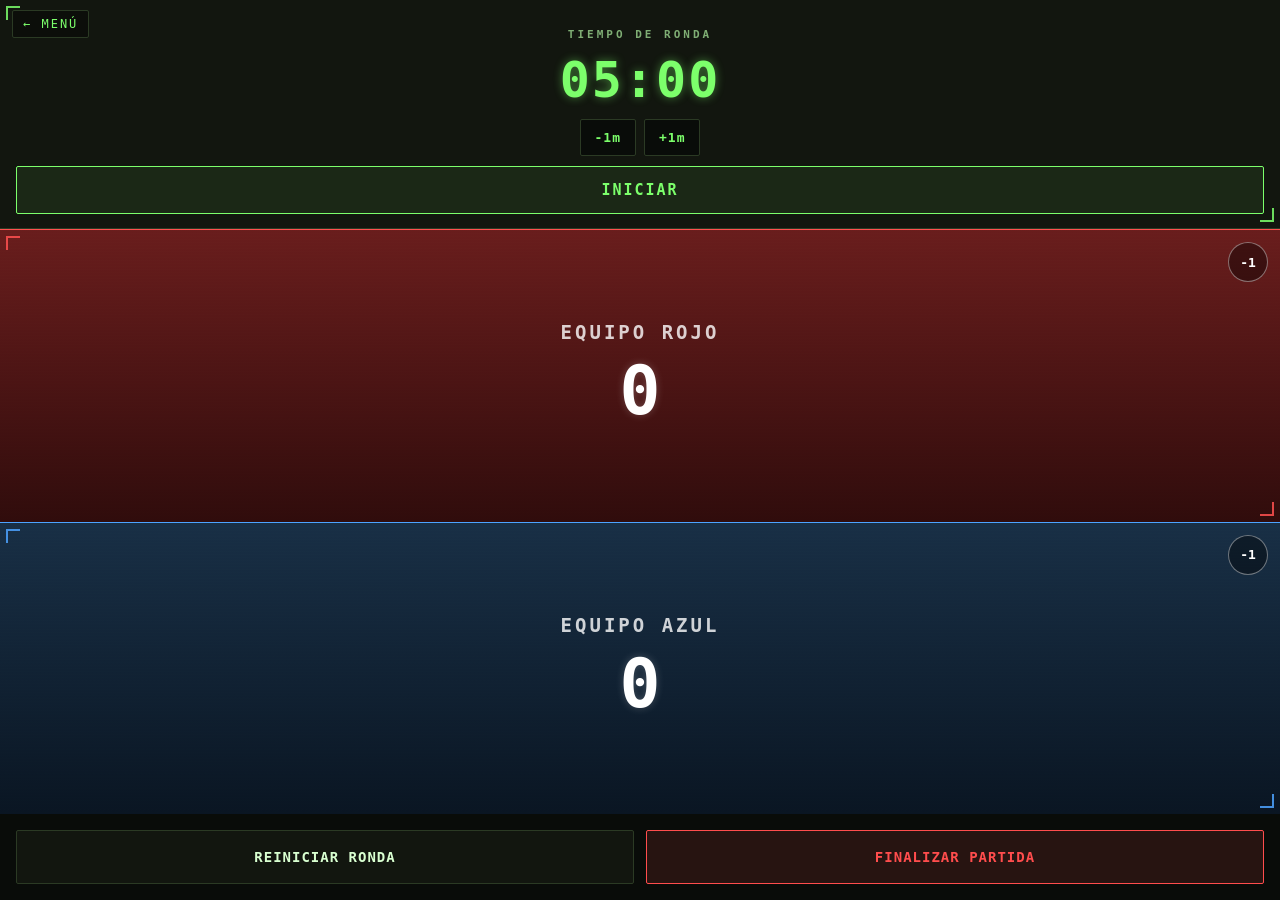
==== captura.html @ 0518bf0c "Descripción breve del cambio" ====
<!DOCTYPE html>
<html lang="es">
<head>
<meta charset="UTF-8">
<meta name="viewport" content="width=device-width, initial-scale=1.0, maximum-scale=1.0, user-scalable=no">
<title>Captura la Bandera - Airsoft Control</title>
<link rel="manifest" href="manifest.json">
<link rel="apple-touch-icon" href="icon.png">
<meta name="apple-mobile-web-app-capable" content="yes">
<meta name="apple-mobile-web-app-status-bar-style" content="black">
<meta name="theme-color" content="#0d0d0d">
<link rel="stylesheet" href="style.css">
</head>
<body>

  <div class="app">

    <a href="index.html" class="back-link">&larr; Menú</a>

    <div class="main-timer">
      <div class="main-timer-label">TIEMPO DE RONDA</div>
      <div class="main-timer-display" id="mainTimerDisplay">05:00</div>

      <div class="setup-controls" id="setupControls">
        <button class="btn-adjust" data-adjust="-60">-1m</button>
        <button class="btn-adjust" data-adjust="60">+1m</button>
      </div>

      <div class="main-timer-controls">
        <button class="btn-main-action" id="mainPlayPause">Iniciar</button>
      </div>
    </div>

    <div class="scores">
      <div class="score-card score-red" id="scoreCardRed">
        <button class="btn-minus" id="minusRed">-1</button>
        <span class="score-team-name">EQUIPO ROJO</span>
        <span class="score-value" id="scoreRed">0</span>
      </div>

      <div class="score-card score-blue" id="scoreCardBlue">
        <button class="btn-minus" id="minusBlue">-1</button>
        <span class="score-team-name">EQUIPO AZUL</span>
        <span class="score-value" id="scoreBlue">0</span>
      </div>
    </div>

    <div class="controls">
      <button class="btn-secondary" id="resetBtn">Reiniciar ronda</button>
      <button class="btn-primary" id="finishBtn">Finalizar partida</button>
    </div>

  </div>

  <div class="modal" id="modal">
    <div class="modal-content">
      <h2 id="modalWinner">EQUIPO ROJO GANA</h2>
      <p id="modalDetail">3 - 1 capturas</p>
      <button id="closeModal">Cerrar</button>
    </div>
  </div>

<script src="common.js"></script>
<script src="captura.js"></script>
</body>
</html>
---- style.css ----
:root {
  --bg: #090c09;
  --panel: #12160f;
  --line: #2b3a24;
  --accent: #7CFF6B;
  --warn: #ffb020;
  --danger: #ff4d4d;
  --red-line: #ff5050;
  --blue-line: #4da3ff;
  --text: #d8ffd0;
  --text-dim: #7fae74;
}

* {
  margin: 0;
  padding: 0;
  box-sizing: border-box;
  user-select: none;
  -webkit-tap-highlight-color: transparent;
}

html, body {
  height: 100%;
  background-color: var(--bg);
  background-image: repeating-linear-gradient(
    0deg,
    rgba(124, 255, 107, 0.035) 0px,
    rgba(124, 255, 107, 0.035) 1px,
    transparent 1px,
    transparent 3px
  );
  font-family: ui-monospace, "SF Mono", Menlo, Consolas, monospace;
  color: var(--text);
  overflow: hidden;
}

a {
  text-decoration: none;
}

/* ---------- Esquinas de mira (corner brackets) ---------- */
/* Se aplican vía ::before/::after, sin tocar el HTML */

.mode-card, .team, .score-card, .main-timer, .mini-timer, .modal-content {
  position: relative;
}

.mode-card::before, .team::before, .score-card::before,
.main-timer::before, .mini-timer::before, .modal-content::before {
  content: "";
  position: absolute;
  top: 6px;
  left: 6px;
  width: 12px;
  height: 12px;
  border-top: 2px solid var(--accent);
  border-left: 2px solid var(--accent);
  opacity: 0.85;
  pointer-events: none;
}

.mode-card::after, .team::after, .score-card::after,
.main-timer::after, .mini-timer::after, .modal-content::after {
  content: "";
  position: absolute;
  bottom: 6px;
  right: 6px;
  width: 12px;
  height: 12px;
  border-bottom: 2px solid var(--accent);
  border-right: 2px solid var(--accent);
  opacity: 0.85;
  pointer-events: none;
}

/* Los equipos usan sus propias esquinas de color */
.team-red::before, .team-red::after, .score-red::before, .score-red::after {
  border-color: var(--red-line);
}
.team-blue::before, .team-blue::after, .score-blue::before, .score-blue::after {
  border-color: var(--blue-line);
}

/* ---------- MENÚ PRINCIPAL ---------- */

.menu {
  height: 100vh;
  display: flex;
  flex-direction: column;
  align-items: center;
  padding: 70px 20px 20px;
  gap: 16px;
}

.menu-title {
  color: var(--accent);
  font-size: 21px;
  font-weight: 800;
  letter-spacing: 5px;
  margin-bottom: 20px;
  text-shadow: 0 0 10px rgba(124, 255, 107, 0.45);
}

.mode-card {
  width: 100%;
  max-width: 420px;
  background: var(--panel);
  border: 1px solid var(--line);
  border-radius: 2px;
  padding: 22px 26px;
  display: flex;
  flex-direction: column;
  gap: 6px;
}

.mode-card:active {
  border-color: var(--accent);
  background: #171d13;
}

.mode-name {
  color: var(--text);
  font-size: 16px;
  font-weight: 700;
  letter-spacing: 2px;
  text-transform: uppercase;
}

.mode-desc {
  color: var(--text-dim);
  font-size: 11px;
  letter-spacing: 1px;
}

/* ---------- PANTALLA DE MODO DE JUEGO ---------- */

.app {
  height: 100vh;
  display: flex;
  flex-direction: column;
  position: relative;
}

.back-link {
  position: absolute;
  top: 10px;
  left: 12px;
  color: var(--accent);
  font-size: 12px;
  letter-spacing: 2px;
  text-transform: uppercase;
  padding: 6px 10px;
  border: 1px solid var(--line);
  border-radius: 2px;
  background: rgba(0, 0, 0, 0.35);
  z-index: 10;
}

/* Crono principal */

.main-timer {
  background: var(--panel);
  border-bottom: 1px solid var(--line);
  padding: 28px 16px 14px;
  display: flex;
  flex-direction: column;
  align-items: center;
  gap: 10px;
}

.main-timer-label {
  color: var(--text-dim);
  font-size: 11px;
  letter-spacing: 3px;
  font-weight: 700;
}

.main-timer-display {
  font-size: 50px;
  font-weight: 800;
  color: var(--accent);
  font-variant-numeric: tabular-nums;
  letter-spacing: 2px;
  text-shadow: 0 0 10px rgba(124, 255, 107, 0.45);
}

.main-timer-display.overtime {
  color: var(--danger);
  text-shadow: 0 0 12px rgba(255, 77, 77, 0.6);
  animation: pulse 1s infinite;
}

@keyframes pulse {
  0%, 100% { opacity: 1; }
  50% { opacity: 0.35; }
}

.setup-controls {
  display: flex;
  gap: 8px;
}

.btn-adjust {
  background: var(--bg);
  color: var(--accent);
  border: 1px solid var(--line);
  border-radius: 2px;
  padding: 10px 14px;
  font-size: 13px;
  font-weight: 700;
  font-family: inherit;
  letter-spacing: 1px;
}

.main-timer-controls {
  width: 100%;
  display: flex;
}

.btn-main-action {
  flex: 1;
  padding: 14px;
  border: 1px solid var(--accent);
  border-radius: 2px;
  background: rgba(124, 255, 107, 0.08);
  color: var(--accent);
  font-size: 15px;
  font-weight: 700;
  font-family: inherit;
  letter-spacing: 2px;
  text-transform: uppercase;
}

.btn-main-action.running {
  background: rgba(255, 176, 32, 0.12);
  border-color: var(--warn);
  color: var(--warn);
}

/* Equipos */

.teams {
  flex: 1;
  display: flex;
  flex-direction: column;
}

.team {
  flex: 1;
  border: none;
  border-top: 1px solid;
  display: flex;
  flex-direction: column;
  align-items: center;
  justify-content: center;
  gap: 8px;
  cursor: pointer;
  transition: filter 0.15s, opacity 0.15s;
}

.team:active {
  filter: brightness(1.25);
}

.team-red {
  background: linear-gradient(180deg, rgba(122, 32, 32, 0.85), rgba(50, 12, 12, 0.95));
  border-color: var(--red-line);
}

.team-blue {
  background: linear-gradient(180deg, rgba(27, 53, 80, 0.85), rgba(10, 22, 36, 0.95));
  border-color: var(--blue-line);
}

.team.active {
  filter: brightness(1.4);
  box-shadow: inset 0 0 40px rgba(255, 255, 255, 0.12);
}

.team.disabled {
  opacity: 0.35;
  pointer-events: none;
}

.team-name {
  font-size: 19px;
  font-weight: 700;
  color: rgba(255, 255, 255, 0.8);
  letter-spacing: 3px;
  text-transform: uppercase;
}

.team-time {
  font-size: 52px;
  font-weight: 800;
  color: white;
  font-variant-numeric: tabular-nums;
  text-shadow: 0 0 8px rgba(255, 255, 255, 0.2);
}

.team-percent {
  font-size: 24px;
  font-weight: 700;
  color: rgba(255, 255, 255, 0.85);
  letter-spacing: 1px;
}

/* Marcador de puntos (Captura la Bandera) */

.scores {
  flex: 1;
  display: flex;
  flex-direction: column;
}

.score-card {
  flex: 1;
  border: none;
  border-top: 1px solid;
  display: flex;
  flex-direction: column;
  align-items: center;
  justify-content: center;
  gap: 8px;
  cursor: pointer;
  transition: filter 0.15s;
}

.score-card:active {
  filter: brightness(1.25);
}

.score-red {
  background: linear-gradient(180deg, rgba(122, 32, 32, 0.85), rgba(50, 12, 12, 0.95));
  border-color: var(--red-line);
}

.score-blue {
  background: linear-gradient(180deg, rgba(27, 53, 80, 0.85), rgba(10, 22, 36, 0.95));
  border-color: var(--blue-line);
}

.score-team-name {
  font-size: 19px;
  font-weight: 700;
  color: rgba(255, 255, 255, 0.8);
  letter-spacing: 3px;
  text-transform: uppercase;
}

.score-value {
  font-size: 68px;
  font-weight: 800;
  color: white;
  font-variant-numeric: tabular-nums;
  text-shadow: 0 0 8px rgba(255, 255, 255, 0.2);
}

.btn-minus {
  position: absolute;
  top: 12px;
  right: 12px;
  width: 40px;
  height: 40px;
  border-radius: 50%;
  border: 1px solid rgba(255, 255, 255, 0.4);
  background: rgba(0, 0, 0, 0.4);
  color: white;
  font-size: 13px;
  font-weight: 700;
  font-family: inherit;
}

/* Lista de mini-cronómetros (Temporizadores) */

.timers-list {
  flex: 1;
  display: flex;
  flex-direction: column;
  gap: 8px;
  padding: 60px 12px 8px;
  overflow-y: auto;
}

.mini-timer {
  background: var(--panel);
  border: 1px solid var(--line);
  border-radius: 2px;
  padding: 12px 16px;
  display: flex;
  flex-direction: column;
  gap: 8px;
}

.mini-timer-top {
  display: flex;
  justify-content: space-between;
  align-items: center;
}

.mini-timer-label {
  color: var(--text-dim);
  font-size: 12px;
  font-weight: 700;
  letter-spacing: 2px;
  text-transform: uppercase;
}

.mini-timer-display {
  color: var(--accent);
  font-size: 28px;
  font-weight: 800;
  font-variant-numeric: tabular-nums;
  text-shadow: 0 0 6px rgba(124, 255, 107, 0.4);
}

.mini-timer-display.overtime {
  color: var(--danger);
  text-shadow: 0 0 8px rgba(255, 77, 77, 0.5);
}

.mini-timer-controls {
  display: flex;
  gap: 8px;
}

.btn-mini {
  flex: 1;
  padding: 10px;
  border: 1px solid var(--line);
  border-radius: 2px;
  background: var(--bg);
  color: var(--accent);
  font-size: 13px;
  font-weight: 700;
  font-family: inherit;
  letter-spacing: 1px;
}

.btn-mini-play {
  flex: 1.4;
  background: rgba(124, 255, 107, 0.1);
  border-color: var(--accent);
}

.btn-mini-play.running {
  background: rgba(255, 176, 32, 0.12);
  border-color: var(--warn);
  color: var(--warn);
}

/* Controles inferiores */

.controls {
  display: flex;
  gap: 12px;
  padding: 16px;
  background: var(--bg);
}

.btn-secondary, .btn-primary {
  flex: 1;
  padding: 18px;
  border-radius: 2px;
  font-size: 14px;
  font-weight: 700;
  font-family: inherit;
  letter-spacing: 1px;
  text-transform: uppercase;
  cursor: pointer;
}

.btn-secondary {
  background: var(--panel);
  border: 1px solid var(--line);
  color: var(--text);
}

.btn-primary {
  background: rgba(255, 77, 77, 0.12);
  border: 1px solid var(--danger);
  color: var(--danger);
}

/* Modal de resultado */

.modal {
  display: none;
  position: fixed;
  inset: 0;
  background: rgba(0, 0, 0, 0.85);
  align-items: center;
  justify-content: center;
}

.modal.show {
  display: flex;
}

.modal-content {
  background: var(--panel);
  border: 1px solid var(--accent);
  padding: 32px;
  border-radius: 4px;
  text-align: center;
  width: 85%;
  max-width: 340px;
  box-shadow: 0 0 30px rgba(0, 0, 0, 0.6);
}

.modal-content h2 {
  color: var(--accent);
  font-size: 22px;
  letter-spacing: 2px;
  margin-bottom: 8px;
  text-shadow: 0 0 8px rgba(124, 255, 107, 0.4);
}

.modal-content p {
  color: var(--text-dim);
  font-size: 16px;
  margin-bottom: 24px;
  letter-spacing: 1px;
}

.modal-content button {
  width: 100%;
  padding: 16px;
  border: 1px solid var(--line);
  border-radius: 2px;
  background: var(--bg);
  color: var(--text);
  font-size: 14px;
  font-weight: 700;
  font-family: inherit;
  letter-spacing: 1px;
  text-transform: uppercase;
}
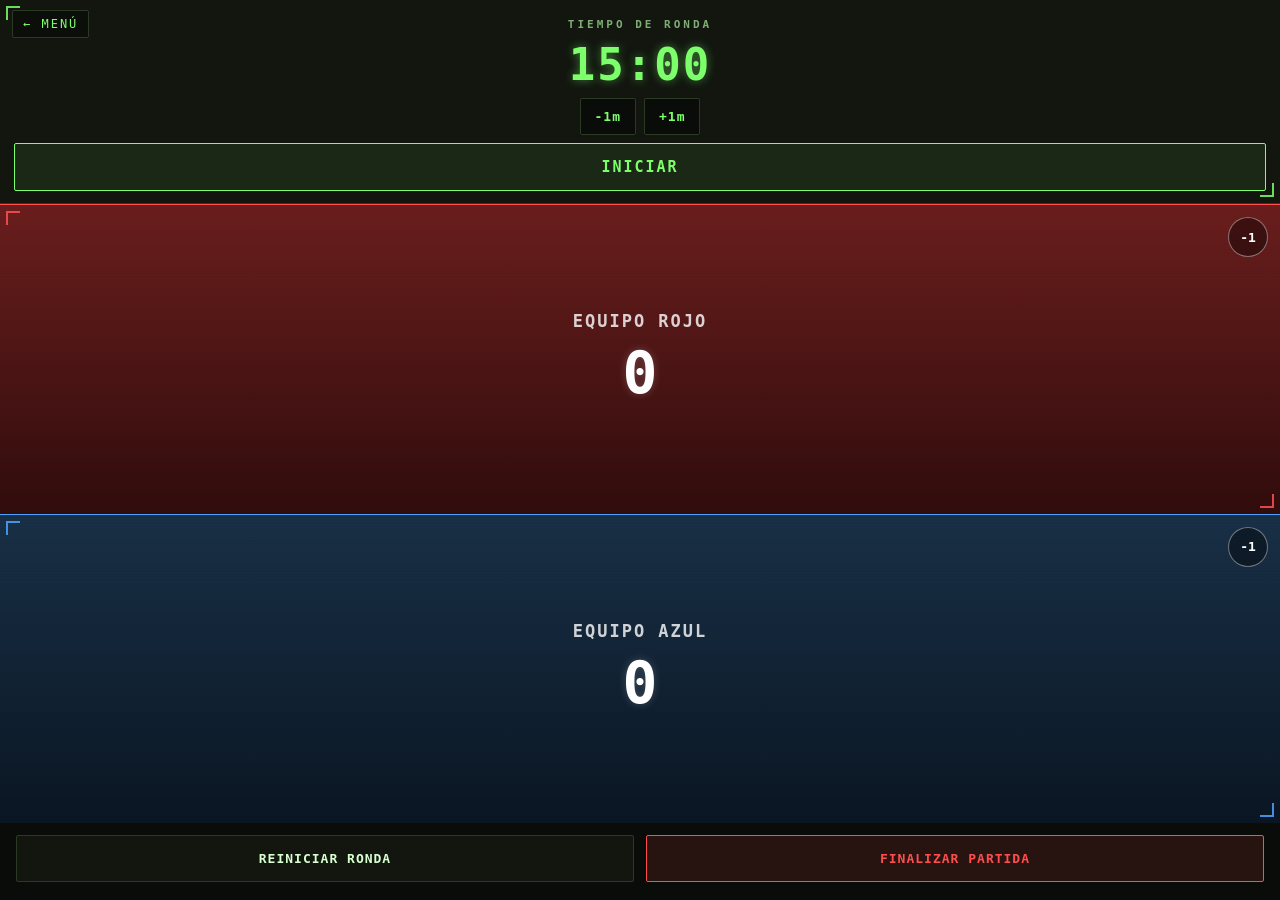
==== commit 107f1898: "cambio 3" ====
--- a/captura.html
+++ b/captura.html
@@ -19,7 +19,7 @@
 
     <div class="main-timer">
       <div class="main-timer-label">TIEMPO DE RONDA</div>
-      <div class="main-timer-display" id="mainTimerDisplay">05:00</div>
+      <div class="main-timer-display" id="mainTimerDisplay">15:00</div>
 
       <div class="setup-controls" id="setupControls">
         <button class="btn-adjust" data-adjust="-60">-1m</button>
--- a/style.css
+++ b/style.css
@@ -20,7 +20,7 @@
 }
 
 html, body {
-  height: 100%;
+  min-height: 100%;
   background-color: var(--bg);
   background-image: repeating-linear-gradient(
     0deg,
@@ -31,7 +31,9 @@
   );
   font-family: ui-monospace, "SF Mono", Menlo, Consolas, monospace;
   color: var(--text);
-  overflow: hidden;
+  overflow-x: hidden;
+  overflow-y: auto;
+  -webkit-overflow-scrolling: touch;
 }
 
 a {
@@ -135,7 +137,7 @@
 /* ---------- PANTALLA DE MODO DE JUEGO ---------- */
 
 .app {
-  height: 100vh;
+  min-height: 100vh;
   display: flex;
   flex-direction: column;
   position: relative;
@@ -161,11 +163,11 @@
 .main-timer {
   background: var(--panel);
   border-bottom: 1px solid var(--line);
-  padding: 28px 16px 14px;
+  padding: 18px 14px 12px;
   display: flex;
   flex-direction: column;
   align-items: center;
-  gap: 10px;
+  gap: 8px;
 }
 
 .main-timer-label {
@@ -176,7 +178,7 @@
 }
 
 .main-timer-display {
-  font-size: 50px;
+  font-size: 44px;
   font-weight: 800;
   color: var(--accent);
   font-variant-numeric: tabular-nums;
@@ -283,15 +285,15 @@
 }
 
 .team-name {
-  font-size: 19px;
+  font-size: 17px;
   font-weight: 700;
   color: rgba(255, 255, 255, 0.8);
-  letter-spacing: 3px;
+  letter-spacing: 2px;
   text-transform: uppercase;
 }
 
 .team-time {
-  font-size: 52px;
+  font-size: 46px;
   font-weight: 800;
   color: white;
   font-variant-numeric: tabular-nums;
@@ -341,15 +343,15 @@
 }
 
 .score-team-name {
-  font-size: 19px;
+  font-size: 17px;
   font-weight: 700;
   color: rgba(255, 255, 255, 0.8);
-  letter-spacing: 3px;
+  letter-spacing: 2px;
   text-transform: uppercase;
 }
 
 .score-value {
-  font-size: 68px;
+  font-size: 58px;
   font-weight: 800;
   color: white;
   font-variant-numeric: tabular-nums;
@@ -454,15 +456,15 @@
 .controls {
   display: flex;
   gap: 12px;
-  padding: 16px;
+  padding: 12px 16px 18px;
   background: var(--bg);
 }
 
 .btn-secondary, .btn-primary {
   flex: 1;
-  padding: 18px;
-  border-radius: 2px;
-  font-size: 14px;
+  padding: 15px 12px;
+  border-radius: 2px;
+  font-size: 13px;
   font-weight: 700;
   font-family: inherit;
   letter-spacing: 1px;
@@ -523,6 +525,48 @@
   letter-spacing: 1px;
 }
 
+@media (max-width: 480px) {
+  .main-timer {
+    padding: 16px 12px 10px;
+  }
+
+  .main-timer-display {
+    font-size: 38px;
+  }
+
+  .team-name,
+  .score-team-name {
+    font-size: 14px;
+    letter-spacing: 1px;
+  }
+
+  .team-time {
+    font-size: 40px;
+  }
+
+  .score-value {
+    font-size: 48px;
+  }
+
+  .btn-minus {
+    width: 34px;
+    height: 34px;
+    top: 8px;
+    right: 8px;
+    font-size: 12px;
+  }
+
+  .controls {
+    gap: 8px;
+    padding: 10px 12px 16px;
+  }
+
+  .btn-secondary, .btn-primary {
+    padding: 12px 10px;
+    font-size: 11px;
+  }
+}
+
 .modal-content button {
   width: 100%;
   padding: 16px;
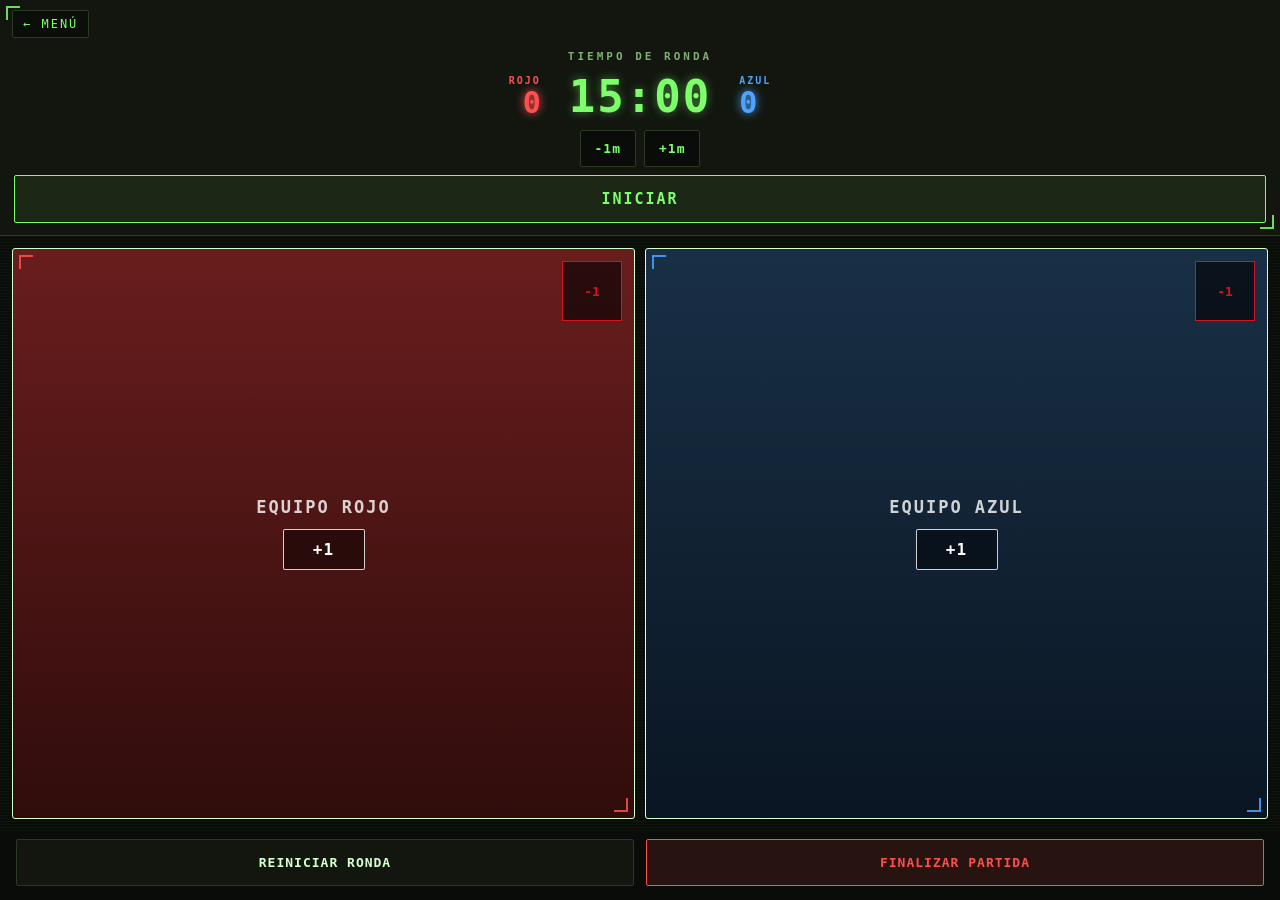
==== commit 60e282ab: "Descripción breve del cambio" ====
--- a/captura.html
+++ b/captura.html
@@ -19,7 +19,17 @@
 
     <div class="main-timer">
       <div class="main-timer-label">TIEMPO DE RONDA</div>
-      <div class="main-timer-display" id="mainTimerDisplay">15:00</div>
+      <div class="main-timer-scoreboard capture-scoreboard">
+        <div class="possession-score possession-score-red">
+          <span class="possession-score-label">ROJO</span>
+          <strong id="scoreRedTop">0</strong>
+        </div>
+        <div class="main-timer-display" id="mainTimerDisplay">25:00</div>
+        <div class="possession-score possession-score-blue">
+          <span class="possession-score-label">AZUL</span>
+          <strong id="scoreBlueTop">0</strong>
+        </div>
+      </div>
 
       <div class="setup-controls" id="setupControls">
         <button class="btn-adjust" data-adjust="-60">-1m</button>
@@ -31,17 +41,17 @@
       </div>
     </div>
 
-    <div class="scores">
+    <div class="scores scores-horizontal">
       <div class="score-card score-red" id="scoreCardRed">
         <button class="btn-minus" id="minusRed">-1</button>
         <span class="score-team-name">EQUIPO ROJO</span>
-        <span class="score-value" id="scoreRed">0</span>
+        <button class="btn-score-plus" id="plusRed" type="button">+1</button>
       </div>
 
       <div class="score-card score-blue" id="scoreCardBlue">
         <button class="btn-minus" id="minusBlue">-1</button>
         <span class="score-team-name">EQUIPO AZUL</span>
-        <span class="score-value" id="scoreBlue">0</span>
+        <button class="btn-score-plus" id="plusBlue" type="button">+1</button>
       </div>
     </div>
 
--- a/style.css
+++ b/style.css
@@ -86,12 +86,17 @@
 /* ---------- MENÚ PRINCIPAL ---------- */
 
 .menu {
-  height: 100vh;
+  min-height: 100vh;
   display: flex;
   flex-direction: column;
   align-items: center;
   padding: 70px 20px 20px;
   gap: 16px;
+  background-image: url('./fondo.jpeg');
+  background-size: cover;
+  background-position: center;
+  background-repeat: no-repeat;
+  background-attachment: fixed;
 }
 
 .menu-title {
@@ -99,25 +104,263 @@
   font-size: 21px;
   font-weight: 800;
   letter-spacing: 5px;
-  margin-bottom: 20px;
+  margin-bottom: 8px;
   text-shadow: 0 0 10px rgba(124, 255, 107, 0.45);
+}
+
+.scoreboard-panel {
+  width: min(100%, 420px);
+  background: rgba(9, 12, 9, 0.82);
+  border: 1px solid var(--line);
+  border-radius: 4px;
+  padding: 16px 14px 12px;
+  box-shadow: 0 0 20px rgba(0, 0, 0, 0.28);
+  display: flex;
+  flex-direction: column;
+  gap: 12px;
+}
+
+.menu-timer-panel {
+  width: min(100%, 420px);
+  background: rgba(9, 12, 9, 0.82);
+  border: 1px solid var(--line);
+  border-radius: 4px;
+  padding: 16px 14px 12px;
+  display: flex;
+  flex-direction: column;
+  align-items: center;
+  gap: 10px;
+  box-shadow: 0 0 18px rgba(0, 0, 0, 0.18);
+}
+
+.menu-timer-label {
+  color: var(--text-dim);
+  font-size: 11px;
+  font-weight: 700;
+  letter-spacing: 3px;
+  text-transform: uppercase;
+}
+
+.menu-timer-display {
+  font-size: 42px;
+  font-weight: 800;
+  color: var(--accent);
+  letter-spacing: 2px;
+  font-variant-numeric: tabular-nums;
+  text-shadow: 0 0 10px rgba(124, 255, 107, 0.45);
+}
+
+.menu-timer-controls {
+  width: 100%;
+  display: flex;
+  gap: 8px;
+}
+
+.menu-timer-btn,
+.menu-timer-start {
+  border: 1px solid var(--line);
+  border-radius: 2px;
+  background: rgba(0, 0, 0, 0.35);
+  color: var(--text);
+  font-family: inherit;
+  font-size: 12px;
+  font-weight: 700;
+  letter-spacing: 1px;
+  text-transform: uppercase;
+  cursor: pointer;
+}
+
+.menu-timer-btn {
+  flex: 1;
+  padding: 10px 8px;
+}
+
+.menu-timer-start {
+  width: 100%;
+  padding: 12px 10px;
+  border-color: var(--accent);
+  background: rgba(124, 255, 107, 0.08);
+  color: var(--accent);
+}
+
+.menu-timer-start.running {
+  background: rgba(255, 176, 32, 0.12);
+  border-color: var(--warn);
+  color: var(--warn);
+}
+
+.score-team {
+  border: 1px solid var(--line);
+  background: rgba(18, 22, 15, 0.8);
+  border-radius: 2px;
+  padding: 12px 10px;
+}
+
+.score-team.score-red {
+  border-color: rgba(255, 80, 80, 0.8);
+}
+
+.score-team.score-blue {
+  border-color: rgba(77, 163, 255, 0.8);
+}
+
+.score-label {
+  display: block;
+  color: var(--text-dim);
+  font-size: 11px;
+  letter-spacing: 2px;
+  text-transform: uppercase;
+  margin-bottom: 8px;
+  text-align: center;
+}
+
+.score-row {
+  display: grid;
+  grid-template-columns: 40px 1fr 40px;
+  align-items: center;
+  gap: 8px;
+}
+
+.score-btn {
+  border: 1px solid var(--line);
+  background: rgba(0, 0, 0, 0.45);
+  color: var(--text);
+  font-size: 22px;
+  font-weight: 700;
+  font-family: inherit;
+  width: 100%;
+  height: 42px;
+  border-radius: 2px;
+  cursor: pointer;
+}
+
+.score-btn.score-plus {
+  color: var(--accent);
+  border-color: var(--accent);
+}
+
+.score-btn.score-minus {
+  color: var(--danger);
+  border-color: var(--danger);
+}
+
+.score-value {
+  text-align: center;
+  font-size: 34px;
+  font-weight: 800;
+  color: var(--text);
+  font-variant-numeric: tabular-nums;
+}
+
+.score-reset {
+  width: 100%;
+  padding: 12px 10px;
+  border: 1px solid var(--line);
+  border-radius: 2px;
+  background: rgba(0, 0, 0, 0.4);
+  color: var(--text);
+  font-size: 12px;
+  font-weight: 700;
+  font-family: inherit;
+  letter-spacing: 2px;
+  text-transform: uppercase;
+  cursor: pointer;
 }
 
 .mode-card {
   width: 100%;
   max-width: 420px;
-  background: var(--panel);
+  background-color: rgba(17, 24, 18, 0.888);
+  background-image: repeating-linear-gradient(
+    0deg,
+    rgba(124, 255, 107, 0.035) 0px,
+    rgba(124, 255, 107, 0.11) 1px,
+    transparent 1px,
+    transparent 3px
+  );
+
   border: 1px solid var(--line);
   border-radius: 2px;
   padding: 22px 26px;
   display: flex;
   flex-direction: column;
   gap: 6px;
+}
+
+.menu-secondary-actions {
+  width: min(100%, 420px);
+  display: flex;
+  gap: 10px;
+  align-items: stretch;
+}
+
+.menu-secondary-btn {
+  display: inline-flex;
+  align-items: center;
+  justify-content: center;
+  gap: 8px;
+  min-height: 42px;
+  padding: 10px 14px;
+  border-radius: 2px;
+  border: 1px solid var(--line);
+  background: rgba(9, 12, 9, 0.82);
+  color: var(--text);
+  font-family: inherit;
+  font-size: 11px;
+  font-weight: 700;
+  letter-spacing: 1.2px;
+  text-transform: uppercase;
+  transition: transform 0.15s ease, border-color 0.15s ease, background 0.15s ease;
+}
+
+.menu-secondary-btn:active {
+  transform: translateY(1px);
+}
+
+.menu-roulette-btn {
+  flex: 1.4;
+  border-color: rgba(89, 181, 77, 0.75);
+  background-color: rgba(30, 4, 4, 0.655);
+  background-image: repeating-linear-gradient(
+    45deg,
+    rgba(248, 193, 193, 0.035) 0px,
+    rgba(255, 84, 84, 0.459) 2px,
+    transparent 9px,
+    transparent 11px
+  );
+  color: var(--accent);
+}
+
+.menu-timers-btn {
+  flex: 0.8;
+  min-width: 120px;
+  border-color: rgba(255, 176, 32, 0.8);
+  background-color: rgba(30, 26, 4, 0.655);
+  background-image: repeating-linear-gradient(
+    90deg,
+    rgba(248, 241, 193, 0.035) 0px,
+    rgba(244, 255, 84, 0.051) 2px,
+    transparent 2px,
+    transparent 3px
+  );
+  color: var(--warn);
+}
+
+.menu-secondary-icon {
+  width: 18px;
+  height: 18px;
+  object-fit: contain;
+  filter: drop-shadow(0 0 6px rgba(124, 255, 107, 0.45));
 }
 
 .mode-card:active {
   border-color: var(--accent);
   background: #171d13;
+}
+
+.mode-card-free {
+  background-color: rgba(235, 240, 235, 0.16);
+  border-color: rgba(235, 240, 235, 0.55);
 }
 
 .mode-name {
@@ -163,7 +406,7 @@
 .main-timer {
   background: var(--panel);
   border-bottom: 1px solid var(--line);
-  padding: 18px 14px 12px;
+  padding: 50px 14px 12px;
   display: flex;
   flex-direction: column;
   align-items: center;
@@ -186,6 +429,45 @@
   text-shadow: 0 0 10px rgba(124, 255, 107, 0.45);
 }
 
+.main-timer-scoreboard {
+  width: min(100%, 430px);
+  display: grid;
+  grid-template-columns: minmax(72px, 1fr) auto minmax(72px, 1fr);
+  align-items: center;
+  gap: 28px;
+}
+
+.possession-score {
+  display: flex;
+  flex-direction: column;
+  gap: 2px;
+  min-width: 0;
+  font-variant-numeric: tabular-nums;
+}
+
+.possession-score-red {
+  align-items: flex-end;
+  color: var(--red-line);
+}
+
+.possession-score-blue {
+  align-items: flex-start;
+  color: var(--blue-line);
+}
+
+.possession-score-label {
+  color: currentColor;
+  font-size: 10px;
+  font-weight: 800;
+  letter-spacing: 2px;
+}
+
+.possession-score strong {
+  font-size: 30px;
+  line-height: 1;
+  text-shadow: 0 0 10px currentColor;
+}
+
 .main-timer-display.overtime {
   color: var(--danger);
   text-shadow: 0 0 12px rgba(255, 77, 77, 0.6);
@@ -243,19 +525,43 @@
 
 .teams {
   flex: 1;
-  display: flex;
-  flex-direction: column;
+  min-height: 0;
+  display: grid;
+  grid-template-columns: 1fr 1fr;
+  gap: 10px;
+  padding: 12px;
+  position: relative;
+}
+
+.neutral-control {
+  position: absolute;
+  left: 50%;
+  top: 50%;
+  transform: translate(-50%, -50%);
+  width: 78px;
+  height: 78px;
+  border: 2px solid var(--accent);
+  border-radius: 50%;
+  background: rgba(9, 12, 9, 0.8);
+  color: var(--accent);
+  font-family: inherit;
+  font-size: 11px;
+  font-weight: 800;
+  letter-spacing: 2px;
+  text-transform: uppercase;
+  z-index: 1;
+  box-shadow: 0 0 18px rgba(124, 255, 107, 0.25);
 }
 
 .team {
-  flex: 1;
-  border: none;
-  border-top: 1px solid;
+  min-height: 220px;
+  border: 1px solid;
+  border-radius: 3px;
   display: flex;
   flex-direction: column;
   align-items: center;
   justify-content: center;
-  gap: 8px;
+  gap: 10px;
   cursor: pointer;
   transition: filter 0.15s, opacity 0.15s;
 }
@@ -276,7 +582,8 @@
 
 .team.active {
   filter: brightness(1.4);
-  box-shadow: inset 0 0 40px rgba(255, 255, 255, 0.12);
+  box-shadow: inset 0 0 40px rgba(255, 255, 255, 0.12), 0 0 0 3px var(--accent), 0 0 22px rgba(124, 255, 107, 0.4);
+  transform: scale(1.015);
 }
 
 .team.disabled {
@@ -285,7 +592,7 @@
 }
 
 .team-name {
-  font-size: 17px;
+  font-size: 14px;
   font-weight: 700;
   color: rgba(255, 255, 255, 0.8);
   letter-spacing: 2px;
@@ -293,26 +600,26 @@
 }
 
 .team-time {
-  font-size: 46px;
+  font-size: 36px;
   font-weight: 800;
   color: white;
   font-variant-numeric: tabular-nums;
   text-shadow: 0 0 8px rgba(255, 255, 255, 0.2);
 }
 
-.team-percent {
-  font-size: 24px;
-  font-weight: 700;
-  color: rgba(255, 255, 255, 0.85);
-  letter-spacing: 1px;
-}
-
 /* Marcador de puntos (Captura la Bandera) */
 
 .scores {
   flex: 1;
   display: flex;
   flex-direction: column;
+}
+
+.scores-horizontal {
+  display: grid;
+  grid-template-columns: 1fr 1fr;
+  gap: 10px;
+  padding: 12px;
 }
 
 .score-card {
@@ -328,8 +635,24 @@
   transition: filter 0.15s;
 }
 
+.scores-horizontal .score-card {
+  min-height: 190px;
+  border: 1px solid;
+  border-radius: 3px;
+  gap: 12px;
+}
+
 .score-card:active {
   filter: brightness(1.25);
+}
+
+.score-card.pressed {
+  animation: score-pulse 0.32s ease-out;
+}
+
+@keyframes score-pulse {
+  0% { filter: brightness(1.8); transform: scale(1.02); }
+  100% { filter: brightness(1); transform: scale(1); }
 }
 
 .score-red {
@@ -362,15 +685,27 @@
   position: absolute;
   top: 12px;
   right: 12px;
-  width: 40px;
-  height: 40px;
-  border-radius: 50%;
-  border: 1px solid rgba(255, 255, 255, 0.4);
-  background: rgba(0, 0, 0, 0.4);
-  color: white;
+  width: 60px;
+  height: 60px;
+  border: 1px solid rgb(211, 19, 35);
+  background: rgba(0, 0, 0, 0.6);
+  color:  rgb(211, 19, 35);
   font-size: 13px;
   font-weight: 700;
   font-family: inherit;
+}
+
+.btn-score-plus {
+  min-width: 82px;
+  padding: 10px 14px;
+  border: 1px solid rgba(255, 255, 255, 0.8);
+  border-radius: 2px;
+  background: rgba(0, 0, 0, 0.45);
+  color: #fff;
+  font-family: inherit;
+  font-size: 16px;
+  font-weight: 800;
+  letter-spacing: 1px;
 }
 
 /* Lista de mini-cronómetros (Temporizadores) */
@@ -456,7 +791,7 @@
 .controls {
   display: flex;
   gap: 12px;
-  padding: 12px 16px 18px;
+  padding: 8px 16px 14px;
   background: var(--bg);
 }
 
@@ -493,6 +828,7 @@
   background: rgba(0, 0, 0, 0.85);
   align-items: center;
   justify-content: center;
+  z-index: 20;
 }
 
 .modal.show {
@@ -508,6 +844,8 @@
   width: 85%;
   max-width: 340px;
   box-shadow: 0 0 30px rgba(0, 0, 0, 0.6);
+  position: relative;
+  z-index: 21;
 }
 
 .modal-content h2 {
@@ -527,7 +865,7 @@
 
 @media (max-width: 480px) {
   .main-timer {
-    padding: 16px 12px 10px;
+    padding: 48px 12px 10px;
   }
 
   .main-timer-display {
@@ -541,11 +879,24 @@
   }
 
   .team-time {
-    font-size: 40px;
-  }
-
-  .score-value {
-    font-size: 48px;
+    font-size: 32px;
+  }
+
+  .main-timer-scoreboard {
+    gap: 20px;
+  }
+
+  .possession-score strong {
+    font-size: 25px;
+  }
+
+  .teams {
+    gap: 6px;
+    padding: 8px;
+  }
+
+  .team {
+    min-height: 180px;
   }
 
   .btn-minus {
@@ -561,6 +912,21 @@
     padding: 10px 12px 16px;
   }
 
+  .scores-horizontal {
+    gap: 6px;
+    padding: 8px;
+  }
+
+  .scores-horizontal .score-card {
+    min-height: 165px;
+  }
+
+  .btn-score-plus {
+    min-width: 68px;
+    padding: 9px 8px;
+    font-size: 13px;
+  }
+
   .btn-secondary, .btn-primary {
     padding: 12px 10px;
     font-size: 11px;
@@ -579,4 +945,490 @@
   font-family: inherit;
   letter-spacing: 1px;
   text-transform: uppercase;
+}
+
+/* ---------- PUNTO CALIENTE EXTREMO ---------- */
+
+.extremo-main-timer {
+  padding-bottom: 14px;
+}
+
+.extremo-round-label {
+  color: #fff;
+  font-size: 16px;
+  font-weight: 800;
+  letter-spacing: 3px;
+  text-shadow: 0 0 10px rgba(255, 255, 255, 0.35);
+}
+
+.extremo-round-label strong {
+  color: #fff;
+  font-size: 25px;
+}
+
+.extremo-round-panel {
+  width: min(100%, 520px);
+  margin: 14px auto 0;
+  padding: 14px 16px;
+  border: 1px solid var(--line);
+  border-radius: 3px;
+  background: rgba(18, 22, 15, 0.9);
+  text-align: center;
+}
+
+.extremo-round-heading,
+.extremo-decision-label {
+  color: var(--text-dim);
+  font-size: 10px;
+  font-weight: 800;
+  letter-spacing: 2px;
+}
+
+.extremo-round-display {
+  margin: 5px 0 8px;
+  color: var(--accent);
+  font-size: 42px;
+  font-weight: 800;
+  font-variant-numeric: tabular-nums;
+  letter-spacing: 2px;
+  text-shadow: 0 0 10px rgba(124, 255, 107, 0.45);
+}
+
+.extremo-round-display.overtime {
+  color: var(--danger);
+  animation: pulse 1s infinite;
+}
+
+.extremo-round-adjust,
+.extremo-round-actions,
+.extremo-decision-buttons {
+  display: flex;
+  gap: 8px;
+}
+
+.extremo-round-adjust .btn-adjust,
+.extremo-round-actions > button {
+  flex: 1;
+}
+
+.extremo-round-actions {
+  margin-top: 8px;
+}
+
+.extremo-finish-round {
+  padding: 14px;
+  border: 1px solid var(--warn);
+  border-radius: 2px;
+  background: rgba(255, 176, 32, 0.1);
+  color: var(--warn);
+  font-family: inherit;
+  font-size: 13px;
+  font-weight: 800;
+  letter-spacing: 1px;
+  text-transform: uppercase;
+}
+
+.extremo-round-panel button:disabled {
+  opacity: 0.35;
+  cursor: not-allowed;
+}
+
+.extremo-decision {
+  display: none;
+  width: min(100%, 520px);
+  margin: 12px auto 0;
+  padding: 12px 16px;
+  border: 1px solid var(--accent);
+  background: rgba(124, 255, 107, 0.06);
+  text-align: center;
+}
+
+.extremo-decision.show {
+  display: block;
+  animation: decision-in 0.2s ease-out;
+}
+
+@keyframes decision-in {
+  from { opacity: 0; transform: translateY(6px); }
+  to { opacity: 1; transform: translateY(0); }
+}
+
+.extremo-decision-buttons {
+  margin-top: 9px;
+}
+
+.extremo-decision-buttons button {
+  flex: 1;
+  padding: 14px 8px;
+  border: 1px solid;
+  border-radius: 2px;
+  color: #fff;
+  font-family: inherit;
+  font-size: 12px;
+  font-weight: 800;
+  letter-spacing: 1px;
+}
+
+.extremo-decision-red {
+  border-color: var(--red-line);
+  background: rgba(122, 32, 32, 0.8);
+}
+
+.extremo-decision-blue {
+  border-color: var(--blue-line);
+  background: rgba(27, 53, 80, 0.8);
+}
+
+.extremo-decision-neutral {
+  border-color: var(--line);
+  background: rgba(0, 0, 0, 0.5);
+  color: var(--text-dim) !important;
+}
+
+.extremo-decision-buttons button:active {
+  filter: brightness(1.45);
+  transform: scale(0.98);
+}
+
+.extremo-controls {
+  margin-top: auto;
+}
+
+@media (max-width: 480px) {
+  .extremo-round-panel,
+  .extremo-decision {
+    width: calc(100% - 16px);
+  }
+
+  .extremo-round-display {
+    font-size: 36px;
+  }
+
+  .extremo-decision-buttons button,
+  .extremo-finish-round {
+    font-size: 10px;
+    letter-spacing: 0.5px;
+  }
+}
+
+/* ---------- MODO DOMINIO ---------- */
+
+.dominio-header {
+  padding-bottom: 14px;
+}
+
+.dominio-scoreboard {
+  width: min(100%, 520px);
+  grid-template-columns: minmax(105px, 1fr) auto minmax(105px, 1fr);
+  gap: 30px;
+}
+
+.dominio-team-score {
+  display: flex;
+  flex-direction: column;
+  gap: 4px;
+  min-width: 0;
+  font-variant-numeric: tabular-nums;
+}
+
+.dominio-team-score-red {
+  align-items: flex-end;
+  color: var(--red-line);
+}
+
+.dominio-team-score-blue {
+  align-items: flex-start;
+  color: var(--blue-line);
+}
+
+.dominio-score-label {
+  color: currentColor;
+  font-size: 10px;
+  font-weight: 800;
+  letter-spacing: 2px;
+}
+
+.dominio-team-score strong {
+  color: #fff;
+  font-size: 27px;
+  line-height: 1;
+  text-shadow: 0 0 8px currentColor;
+}
+
+.dominio-score-line {
+  display: flex;
+  align-items: center;
+  gap: 8px;
+}
+
+.dominio-score-bar {
+  width: min(100%, 112px);
+  height: 9px;
+  padding: 1px;
+  border: 1px solid currentColor;
+  background: rgba(0, 0, 0, 0.55);
+  overflow: hidden;
+}
+
+.dominio-score-bar span {
+  display: block;
+  width: 100%;
+  height: 100%;
+  background: currentColor;
+  box-shadow: 0 0 8px currentColor;
+  transition: width 0.2s linear;
+}
+
+.dominio-team-score-red .dominio-score-line {
+  flex-direction: row-reverse;
+}
+
+.dominio-flags {
+  flex: 1;
+  display: flex;
+  flex-direction: column;
+  justify-content: center;
+  gap: 9px;
+  padding: 12px 16px;
+  min-height: 0;
+}
+
+.dominio-flag-row {
+  display: grid;
+  grid-template-columns: 92px 1fr 70px;
+  align-items: stretch;
+  gap: 8px;
+  min-height: 60px;
+  padding: 6px;
+  border: 1px solid var(--line);
+  background: rgba(18, 22, 15, 0.86);
+  transition: border-color 0.15s ease, box-shadow 0.15s ease;
+}
+
+.dominio-flag-row.owned-red {
+  border-color: var(--red-line);
+  box-shadow: 0 0 14px rgba(255, 80, 80, 0.2);
+}
+
+.dominio-flag-row.owned-blue {
+  border-color: var(--blue-line);
+  box-shadow: 0 0 14px rgba(77, 163, 255, 0.2);
+}
+
+.dominio-flag-name {
+  display: flex;
+  align-items: center;
+  color: var(--text-dim);
+  font-size: 11px;
+  font-weight: 800;
+  letter-spacing: 1px;
+}
+
+.dominio-flag-sides {
+  display: grid;
+  grid-template-columns: 1fr 1fr;
+  min-width: 0;
+}
+
+.dominio-flag-side,
+.dominio-flag-neutral {
+  border: 1px solid var(--line);
+  border-radius: 0;
+  color: #fff;
+  font-family: inherit;
+  font-size: 11px;
+  font-weight: 800;
+  letter-spacing: 1px;
+  cursor: pointer;
+}
+
+.dominio-flag-red {
+  background: rgba(122, 32, 32, 0.82);
+  border-color: rgba(255, 80, 80, 0.7);
+}
+
+.dominio-flag-blue {
+  background: rgba(27, 53, 80, 0.82);
+  border-color: rgba(77, 163, 255, 0.7);
+}
+
+.dominio-flag-neutral {
+  background: rgba(0, 0, 0, 0.5);
+  color: var(--text-dim);
+}
+
+.dominio-flag-side.selected,
+.dominio-flag-neutral.selected {
+  filter: brightness(1.55);
+  box-shadow: inset 0 0 0 2px var(--accent), 0 0 12px rgba(124, 255, 107, 0.35);
+  position: relative;
+  z-index: 1;
+}
+
+.dominio-flag-side:active,
+.dominio-flag-neutral:active {
+  filter: brightness(1.7);
+}
+
+@media (max-width: 480px) {
+  .dominio-scoreboard {
+    grid-template-columns: minmax(78px, 1fr) auto minmax(78px, 1fr);
+    gap: 18px;
+  }
+
+  .dominio-team-score strong {
+    font-size: 23px;
+  }
+
+  .dominio-score-bar {
+    width: 72px;
+  }
+
+  .dominio-flags {
+    padding: 10px 8px;
+    gap: 7px;
+  }
+
+  .dominio-flag-row {
+    grid-template-columns: 62px 1fr 58px;
+    gap: 5px;
+    min-height: 56px;
+    padding: 4px;
+  }
+
+  .dominio-flag-name,
+  .dominio-flag-side,
+  .dominio-flag-neutral {
+    font-size: 9px;
+    letter-spacing: 0.5px;
+  }
+}
+
+/* ---------- Ruleta ---------- */
+
+.roulette-screen {
+  min-height: 100vh;
+  display: flex;
+  flex-direction: column;
+  align-items: center;
+  justify-content: center;
+  gap: 22px;
+  padding: 72px 16px 24px;
+}
+
+.roulette-stage {
+  position: relative;
+  width: min(78vw, 340px);
+  aspect-ratio: 1;
+  margin-right: 20px; /* deja hueco a la flecha lateral */
+  display: flex;
+  align-items: center;
+  justify-content: center;
+}
+
+.roulette-wheel {
+  position: relative;
+  width: 100%;
+  height: 100%;
+  border-radius: 50%;
+  border: 4px solid var(--accent);
+  box-shadow: 0 0 26px rgba(124, 255, 107, 0.35);
+  transition: transform 3.2s cubic-bezier(0.12, 0.8, 0.18, 1);
+  overflow: visible;
+}
+
+.roulette-wheel::before {
+  content: "";
+  position: absolute;
+  inset: 14px;
+  border-radius: 50%;
+  border: 1px solid rgba(255, 255, 255, 0.22);
+  pointer-events: none;
+}
+
+.roulette-wheel::after {
+  content: "";
+  position: absolute;
+  inset: 32%;
+  border-radius: 50%;
+  background: rgba(9, 12, 9, 0.9);
+  border: 1px solid rgba(124, 255, 107, 0.5);
+  box-shadow: inset 0 0 16px rgba(124, 255, 107, 0.15);
+}
+
+.roulette-pointer {
+  position: absolute;
+  top: 50%;
+  right: -16px;
+  transform: translateY(-50%);
+  width: 0;
+  height: 0;
+  border-top: 16px solid transparent;
+  border-bottom: 16px solid transparent;
+  border-right: 26px solid var(--accent);
+  filter: drop-shadow(0 0 8px rgba(124, 255, 107, 0.5));
+  z-index: 2;
+}
+
+.roulette-label {
+  position: absolute;
+  top: 50%;
+  left: 50%;
+  width: 120px;
+  text-align: center;
+  transform: translate(-50%, -50%) rotate(var(--angle)) translateY(-110px) rotate(calc(-1 * var(--angle)));
+  font-family: inherit;
+  font-size: clamp(10px, 2.4vw, 13px);
+  font-weight: 800;
+  letter-spacing: 0.6px;
+  text-transform: uppercase;
+  line-height: 1.05;
+  white-space: normal;
+  color: #111111;
+  text-shadow: 0 0 6px rgba(255, 255, 255, 0.35);
+  pointer-events: none;
+  z-index: 1;
+}
+
+.roulette-controls {
+  width: min(100%, 300px);
+}
+
+.roulette-spin {
+  width: 100%;
+  padding: 16px 18px;
+  border: 1px solid var(--accent);
+  border-radius: 2px;
+  background: rgba(124, 255, 107, 0.08);
+  color: var(--accent);
+  font-family: inherit;
+  font-size: 14px;
+  font-weight: 800;
+  letter-spacing: 2px;
+  text-transform: uppercase;
+  cursor: pointer;
+}
+
+.roulette-spin:disabled {
+  border-color: var(--warn);
+  color: var(--warn);
+  background: rgba(255, 176, 32, 0.1);
+  cursor: wait;
+}
+
+.roulette-result {
+  min-height: 26px;
+  text-align: center;
+  color: var(--text-dim);
+  font-size: 14px;
+  letter-spacing: 1.4px;
+  text-transform: uppercase;
+}
+
+@media (max-width: 480px) {
+  .roulette-label {
+    width: 42%;
+    font-size: 10px;
+    letter-spacing: 0.4px;
+  }
 }
